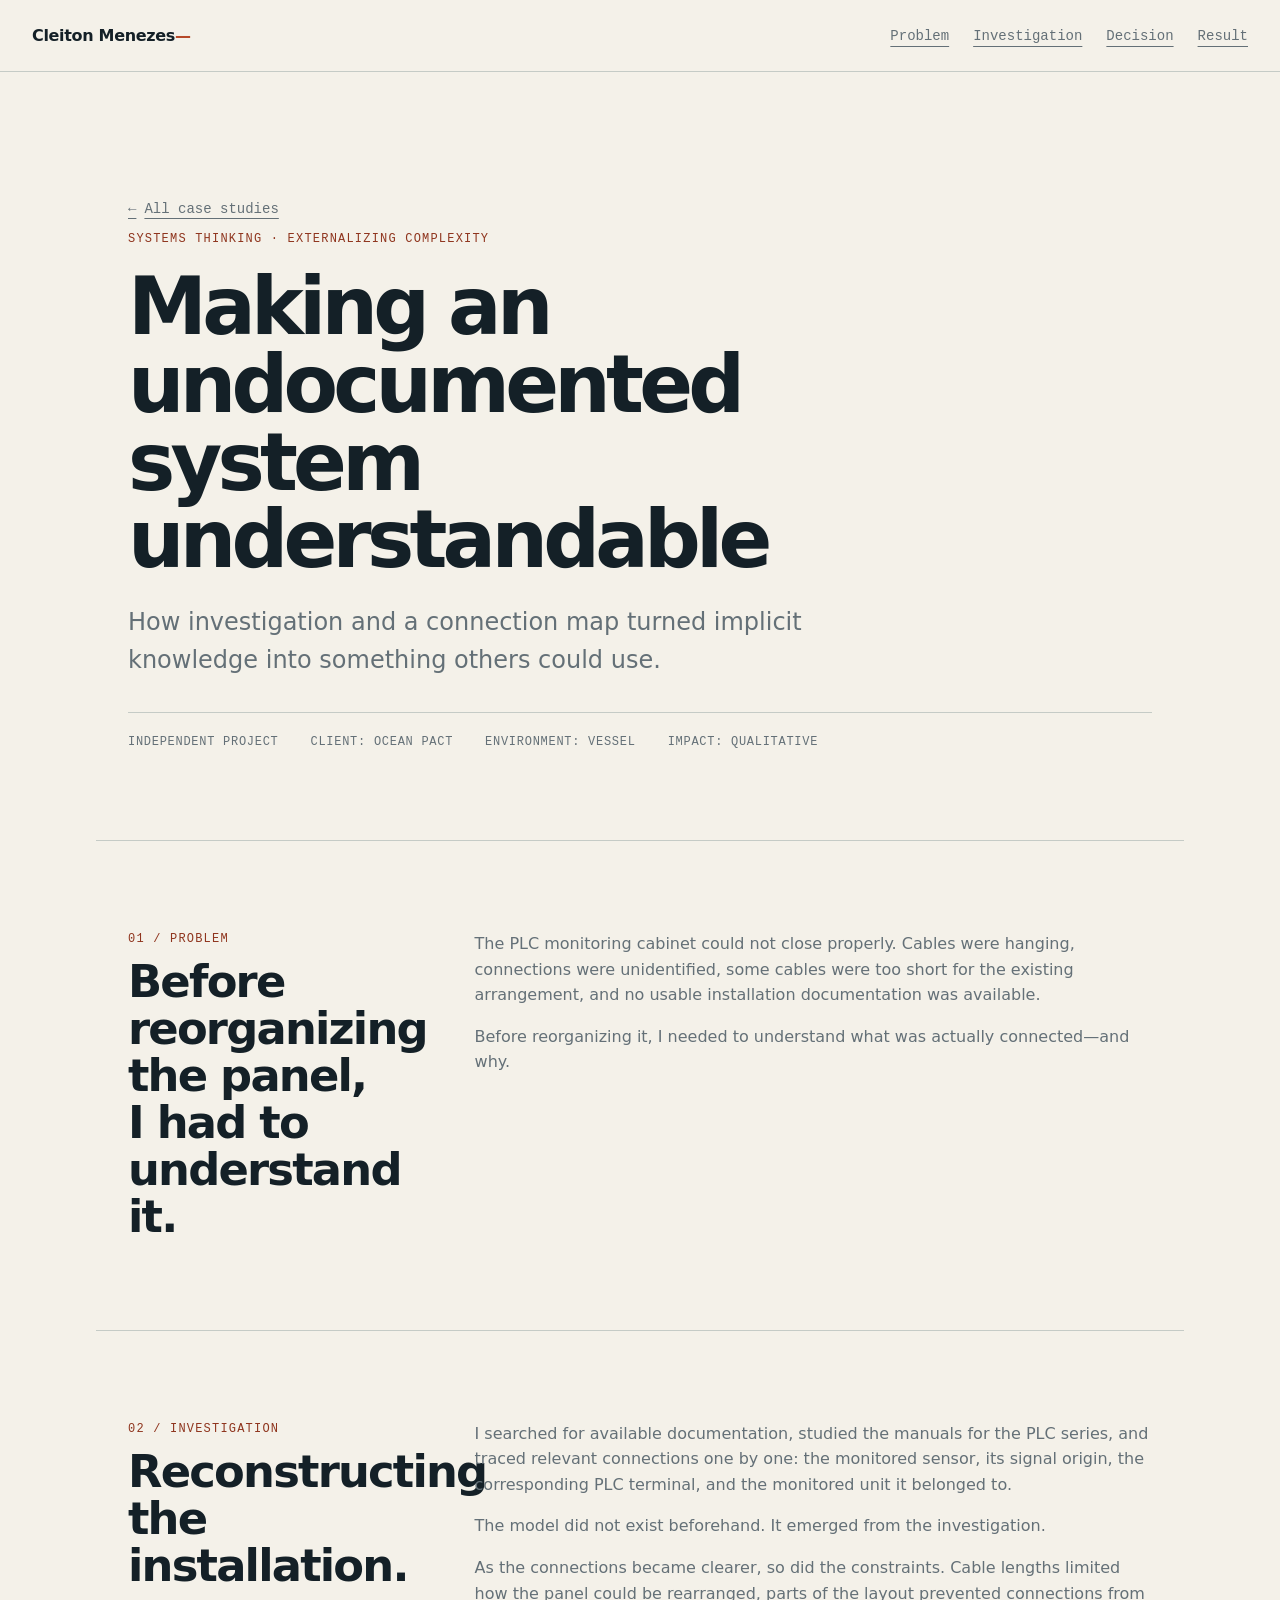
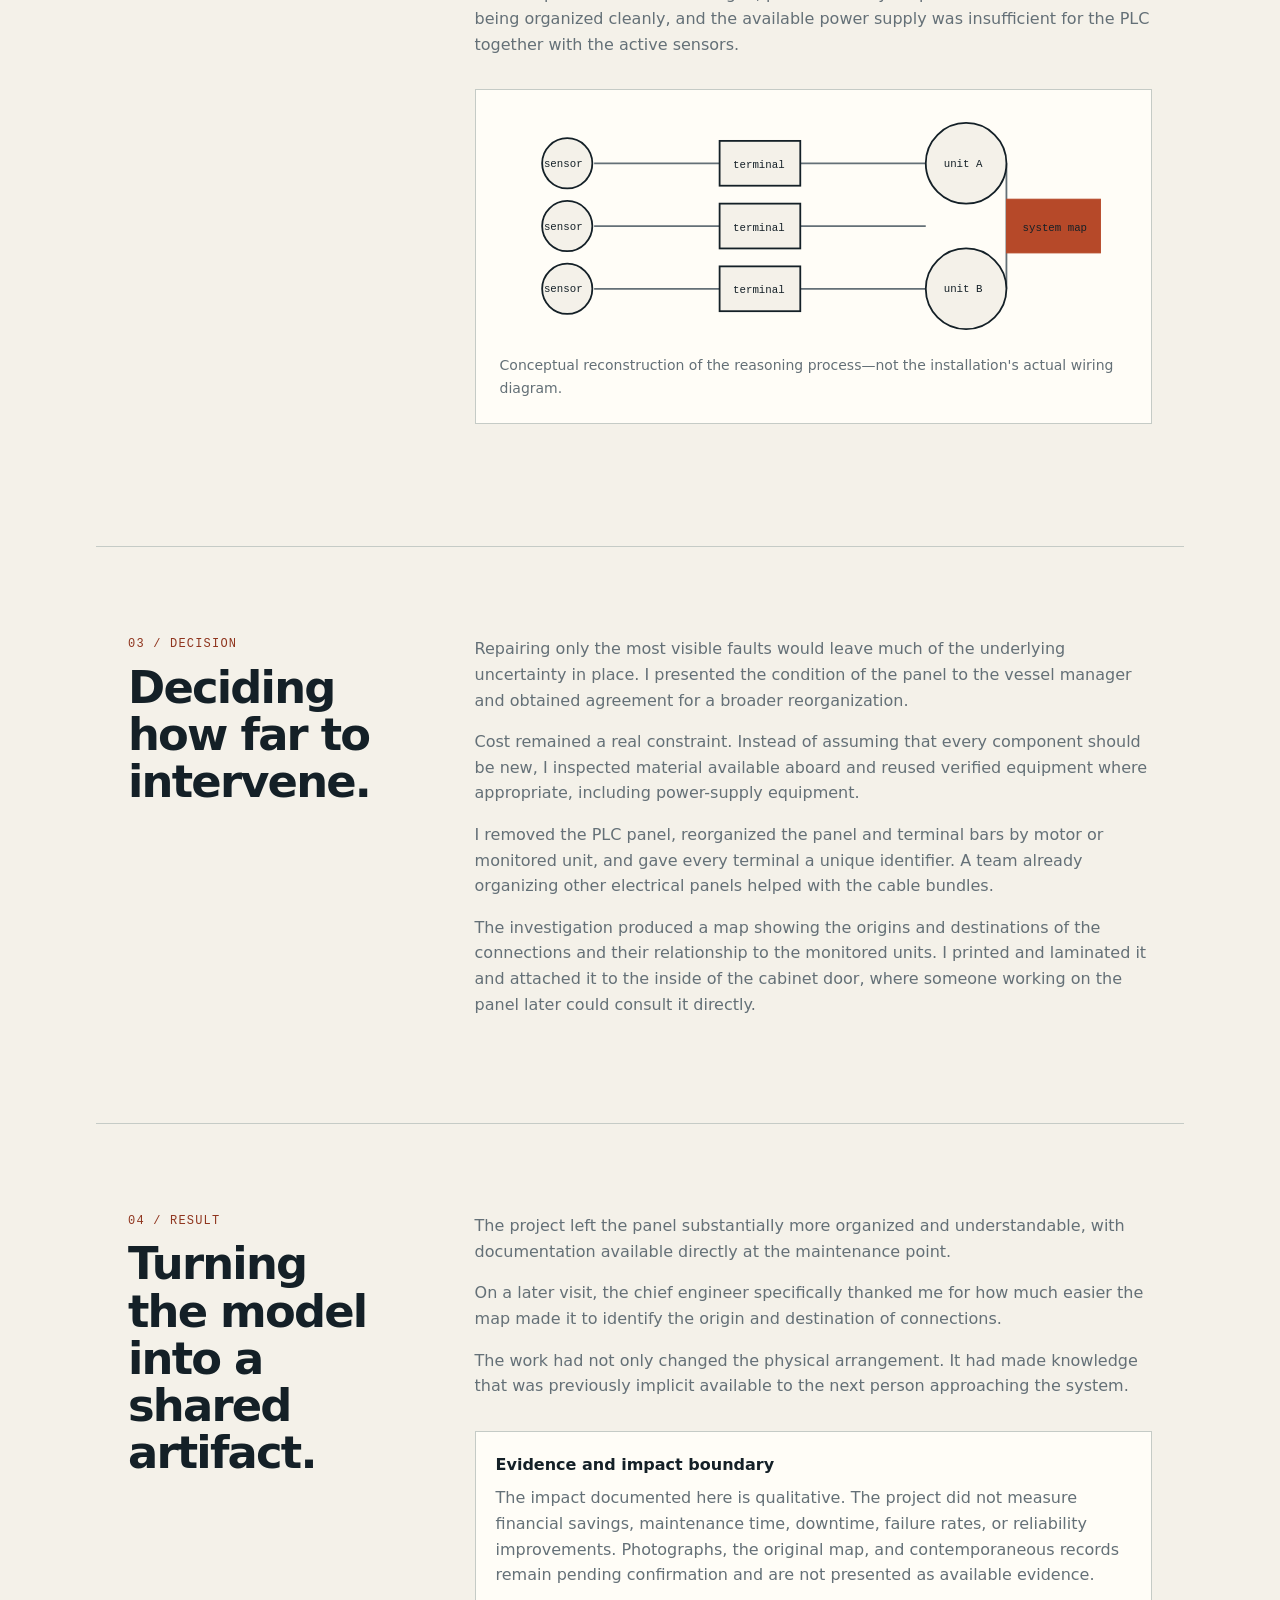
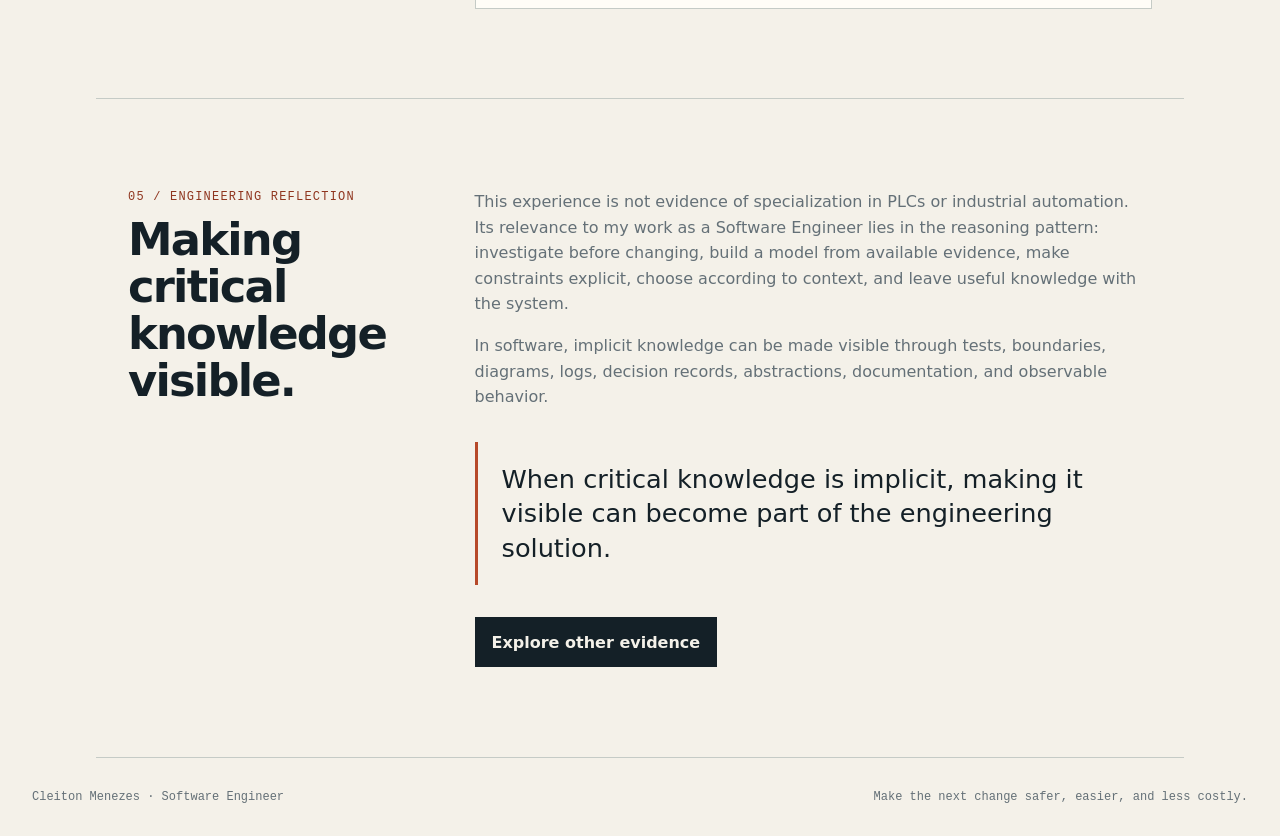
==== case-studies/plc-ocean-pact.html @ ff2dafda "Add audited PLC case study" ====
<!doctype html>
<html lang="en">
<head>
  <meta charset="utf-8">
  <meta name="viewport" content="width=device-width, initial-scale=1">
  <meta name="description" content="How investigation and a connection map turned implicit knowledge into something others could use.">
  <meta name="theme-color" content="#142027">
  <title>Making an Undocumented System Understandable — Cleiton Menezes</title>
  <link rel="icon" href="../favicon.svg" type="image/svg+xml">
  <link rel="stylesheet" href="../styles.css?v=3">
</head>
<body>
  <a class="skip-link" href="#main-content">Skip to content</a>

  <header class="site-header">
    <a class="wordmark" href="../index.html" aria-label="Cleiton Menezes, home">Cleiton Menezes <span>—</span></a>
    <nav aria-label="Case study navigation">
      <a href="#problem">Problem</a>
      <a href="#investigation">Investigation</a>
      <a href="#decision">Decision</a>
      <a href="#result">Result</a>
    </nav>
  </header>

  <main id="main-content" class="case-page">
    <section class="case-hero" aria-labelledby="case-title">
      <a class="back-link" href="../index.html#work"><span aria-hidden="true">←</span> All case studies</a>
      <p class="eyebrow">Systems thinking · Externalizing complexity</p>
      <h1 id="case-title">Making an undocumented system understandable</h1>
      <p class="case-summary">How investigation and a connection map turned implicit knowledge into something others could use.</p>
      <ul class="case-meta" aria-label="Case study context">
        <li>Independent project</li>
        <li>Client: Ocean Pact</li>
        <li>Environment: vessel</li>
        <li>Impact: qualitative</li>
      </ul>
    </section>

    <section class="case-section" id="problem" aria-labelledby="problem-title">
      <div><p class="section-index">01 / Problem</p><h2 id="problem-title">Before reorganizing the panel, I had to understand it.</h2></div>
      <div class="case-narrative">
        <p>The PLC monitoring cabinet could not close properly. Cables were hanging, connections were unidentified, some cables were too short for the existing arrangement, and no usable installation documentation was available.</p>
        <p>Before reorganizing it, I needed to understand what was actually connected—and why.</p>
      </div>
    </section>

    <section class="case-section" id="investigation" aria-labelledby="investigation-title">
      <div><p class="section-index">02 / Investigation</p><h2 id="investigation-title">Reconstructing the installation.</h2></div>
      <div class="case-narrative">
        <p>I searched for available documentation, studied the manuals for the PLC series, and traced relevant connections one by one: the monitored sensor, its signal origin, the corresponding PLC terminal, and the monitored unit it belonged to.</p>
        <p>The model did not exist beforehand. It emerged from the investigation.</p>
        <p>As the connections became clearer, so did the constraints. Cable lengths limited how the panel could be rearranged, parts of the layout prevented connections from being organized cleanly, and the available power supply was insufficient for the PLC together with the active sensors.</p>
        <figure class="system-map">
          <svg viewBox="0 0 700 250" role="img" aria-labelledby="map-title map-desc">
            <title id="map-title">Conceptual representation of the investigation</title>
            <desc id="map-desc">Connections are traced from sensors through identified terminals to monitored units, producing a documented system map.</desc>
            <path class="map-line" d="M105 55H245M105 125H245M105 195H245M335 55H475M335 125H475M335 195H475M565 55V195"/>
            <circle class="map-node" cx="75" cy="55" r="28"/><circle class="map-node" cx="75" cy="125" r="28"/><circle class="map-node" cx="75" cy="195" r="28"/>
            <rect class="map-node" x="245" y="30" width="90" height="50"/><rect class="map-node" x="245" y="100" width="90" height="50"/><rect class="map-node" x="245" y="170" width="90" height="50"/>
            <circle class="map-node" cx="520" cy="55" r="45"/><circle class="map-node" cx="520" cy="195" r="45"/>
            <rect class="map-output" x="565" y="95" width="105" height="60"/>
            <text x="49" y="59">sensor</text><text x="49" y="129">sensor</text><text x="49" y="199">sensor</text>
            <text x="260" y="60">terminal</text><text x="260" y="130">terminal</text><text x="260" y="200">terminal</text>
            <text x="495" y="59">unit A</text><text x="495" y="199">unit B</text><text x="583" y="130">system map</text>
          </svg>
          <figcaption>Conceptual reconstruction of the reasoning process—not the installation's actual wiring diagram.</figcaption>
        </figure>
      </div>
    </section>

    <section class="case-section" id="decision" aria-labelledby="decision-title">
      <div><p class="section-index">03 / Decision</p><h2 id="decision-title">Deciding how far to intervene.</h2></div>
      <div class="case-narrative">
        <p>Repairing only the most visible faults would leave much of the underlying uncertainty in place. I presented the condition of the panel to the vessel manager and obtained agreement for a broader reorganization.</p>
        <p>Cost remained a real constraint. Instead of assuming that every component should be new, I inspected material available aboard and reused verified equipment where appropriate, including power-supply equipment.</p>
        <p>I removed the PLC panel, reorganized the panel and terminal bars by motor or monitored unit, and gave every terminal a unique identifier. A team already organizing other electrical panels helped with the cable bundles.</p>
        <p>The investigation produced a map showing the origins and destinations of the connections and their relationship to the monitored units. I printed and laminated it and attached it to the inside of the cabinet door, where someone working on the panel later could consult it directly.</p>
      </div>
    </section>

    <section class="case-section" id="result" aria-labelledby="result-title">
      <div><p class="section-index">04 / Result</p><h2 id="result-title">Turning the model into a shared artifact.</h2></div>
      <div class="case-narrative">
        <p>The project left the panel substantially more organized and understandable, with documentation available directly at the maintenance point.</p>
        <p>On a later visit, the chief engineer specifically thanked me for how much easier the map made it to identify the origin and destination of connections.</p>
        <p>The work had not only changed the physical arrangement. It had made knowledge that was previously implicit available to the next person approaching the system.</p>
        <div class="evidence-note">
          <h3>Evidence and impact boundary</h3>
          <p>The impact documented here is qualitative. The project did not measure financial savings, maintenance time, downtime, failure rates, or reliability improvements. Photographs, the original map, and contemporaneous records remain pending confirmation and are not presented as available evidence.</p>
        </div>
      </div>
    </section>

    <section class="case-section" aria-labelledby="software-title">
      <div><p class="section-index">05 / Engineering reflection</p><h2 id="software-title">Making critical knowledge visible.</h2></div>
      <div class="case-narrative">
        <p>This experience is not evidence of specialization in PLCs or industrial automation. Its relevance to my work as a Software Engineer lies in the reasoning pattern: investigate before changing, build a model from available evidence, make constraints explicit, choose according to context, and leave useful knowledge with the system.</p>
        <p>In software, implicit knowledge can be made visible through tests, boundaries, diagrams, logs, decision records, abstractions, documentation, and observable behavior.</p>
        <blockquote><p>When critical knowledge is implicit, making it visible can become part of the engineering solution.</p></blockquote>
        <a class="button button-primary" href="../index.html#work">Explore other evidence</a>
      </div>
    </section>
  </main>

  <footer class="site-footer">
    <p>Cleiton Menezes · Software Engineer</p>
    <p>Make the next change safer, easier, and less costly.</p>
  </footer>
</body>
</html>
---- styles.css ----
:root {
  color-scheme: light dark;
  --paper: light-dark(#f4f1e9, #0b1014);
  --surface: light-dark(#fffdf7, #11181e);
  --ink: light-dark(#142027, #edf2ef);
  --muted: light-dark(#647077, #a4afb0);
  --line: light-dark(#c5cbc6, #303a40);
  --signal: light-dark(#b64929, #ed7148);
  --signal-strong: light-dark(#8f351e, #ff906a);
  --max-width: 82rem;
}

* { box-sizing: border-box; }
html { scroll-behavior: smooth; }
body { margin: 0; background: var(--paper); color: var(--ink); font-family: Inter, ui-sans-serif, system-ui, -apple-system, BlinkMacSystemFont, "Segoe UI", sans-serif; font-size: 1rem; line-height: 1.6; }
a { color: inherit; }
a:focus-visible { outline: 3px solid var(--signal-strong); outline-offset: 4px; }
.skip-link { position: absolute; left: 1rem; top: -5rem; z-index: 100; padding: .75rem 1rem; background: var(--ink); color: var(--paper); }
.skip-link:focus { top: 1rem; }

.site-header { width: min(100%, var(--max-width)); margin: 0 auto; min-height: 4.5rem; padding: 0 2rem; display: flex; align-items: center; justify-content: space-between; gap: 2rem; border-bottom: 1px solid var(--line); }
.wordmark { min-height: 2.75rem; display: inline-flex; align-items: center; font-weight: 650; text-decoration: none; letter-spacing: -.02em; white-space: nowrap; }
.wordmark span { color: var(--signal); }
nav { display: flex; flex-wrap: wrap; justify-content: flex-end; gap: 1.5rem; }
nav a { min-height: 2.75rem; display: inline-flex; align-items: center; color: var(--muted); font: .875rem ui-monospace, "Cascadia Mono", monospace; text-decoration-thickness: 1px; text-underline-offset: .35rem; }
nav a:hover { color: var(--ink); }

main, .site-footer { width: min(100%, var(--max-width)); margin: 0 auto; }
.hero { display: grid; grid-template-columns: minmax(0, 1.45fr) minmax(20rem, .75fr); position: relative; min-height: 40rem; border-bottom: 1px solid var(--line); }
.hero-copy { padding: clamp(3.5rem, 6vw, 5.5rem) clamp(2rem, 6vw, 5.5rem) 3.5rem 2rem; display: flex; flex-direction: column; justify-content: flex-start; }
.eyebrow, .section-index, .map-index, .case-context, .case-status, .expertise-index { margin: 0; color: var(--signal-strong); font: .75rem/1.4 ui-monospace, "Cascadia Mono", monospace; letter-spacing: .1em; text-transform: uppercase; }
h1, h2, h3 { text-wrap: balance; }
h1 { margin: 1.25rem 0 1.5rem; max-width: 13ch; font-size: clamp(3rem, 6.2vw, 5.25rem); line-height: .98; letter-spacing: -.06em; font-weight: 650; }
.hero-lede { margin: 0 0 1rem; max-width: 35rem; font-size: clamp(1.35rem, 2.4vw, 2rem); line-height: 1.3; letter-spacing: -.025em; }
.hero-support { margin: 0; max-width: 43rem; color: var(--muted); font-size: 1.0625rem; }
.hero-actions { display: flex; flex-wrap: wrap; gap: .75rem; margin-top: 2rem; }
.button { min-height: 2.75rem; display: inline-flex; align-items: center; justify-content: center; padding: .7rem 1rem; border: 1px solid var(--ink); font-weight: 650; text-decoration: none; }
.button-primary { background: var(--ink); color: var(--paper); }
.button-secondary { border-color: var(--line); }
.button:hover { border-color: var(--signal-strong); }

.hero-map { position: relative; min-height: 36rem; overflow: hidden; border-left: 1px solid var(--line); color: var(--line); }
.hero-map svg { width: 100%; height: 100%; display: block; }
.map-index { position: absolute; top: 2rem; left: 2rem; z-index: 1; padding: .25rem .4rem; background: var(--paper); color: var(--muted); }
.grid-field { opacity: .65; }
.orbit { fill: none; stroke: var(--muted); stroke-width: 1; stroke-dasharray: 5 7; opacity: .75; }
.origin { fill: var(--paper); stroke: var(--ink); stroke-width: 3; }
.journey { fill: none; stroke: var(--signal); stroke-width: 4; }
.checkpoint { fill: var(--paper); stroke: var(--ink); stroke-width: 2; }
.destination { fill: var(--signal); }
.map-label { position: absolute; padding: .2rem .35rem; background: var(--paper); font: .75rem ui-monospace, "Cascadia Mono", monospace; }
.map-start { left: 12%; bottom: 25%; color: var(--muted); }
.map-end { right: 8%; top: 38%; color: var(--ink); }
.method { grid-column: 1 / -1; margin: 0; padding: 1.25rem 2rem; display: flex; flex-wrap: wrap; gap: .55rem 1.5rem; border-top: 1px solid var(--line); list-style: none; color: var(--muted); font: .75rem ui-monospace, "Cascadia Mono", monospace; text-transform: uppercase; letter-spacing: .06em; }
.method li:not(:last-child)::after { content: "→"; margin-left: 1.5rem; color: var(--signal); }

.section { padding: clamp(4rem, 8vw, 7rem) 2rem; border-bottom: 1px solid var(--line); }
.approach, .about { display: grid; grid-template-columns: minmax(16rem, .7fr) minmax(0, 1.3fr); gap: clamp(3rem, 8vw, 8rem); }
.section-heading h2 { margin: 1rem 0 0; max-width: 15ch; font-size: clamp(2.1rem, 4vw, 4rem); line-height: 1.04; letter-spacing: -.045em; font-weight: 650; }
.large-copy { margin-top: 0; max-width: 30ch; font-size: clamp(1.35rem, 2.4vw, 2rem); line-height: 1.35; letter-spacing: -.025em; }
.approach-copy > p:not(.large-copy), .about-copy > p:not(.large-copy) { max-width: 42rem; color: var(--muted); }
.principles { margin: 2.5rem 0 0; padding: 0; list-style: none; border-top: 1px solid var(--line); }
.principles li { padding: 1rem 0; display: grid; grid-template-columns: 3rem 1fr; border-bottom: 1px solid var(--line); }
.principles span { color: var(--signal-strong); font-family: ui-monospace, "Cascadia Mono", monospace; font-size: .75rem; }

.work-heading { display: grid; grid-template-columns: minmax(0, 1.4fr) minmax(18rem, .6fr); align-items: end; gap: 3rem; margin-bottom: 3rem; }
.work-heading > p { color: var(--muted); }
.case-list { border-top: 1px solid var(--line); }
.case-card { display: grid; grid-template-columns: 4rem minmax(0, 1fr) 12rem; gap: 1.5rem; padding: 2rem 0; border-bottom: 1px solid var(--line); }
.case-featured { padding-top: 2.75rem; padding-bottom: 2.75rem; }
.case-number { color: var(--signal-strong); font: .875rem ui-monospace, "Cascadia Mono", monospace; }
.case-body h3 { margin: .65rem 0 .8rem; max-width: 30ch; font-size: clamp(1.4rem, 2.5vw, 2rem); line-height: 1.15; letter-spacing: -.03em; }
.case-body > p:not(.case-context) { max-width: 46rem; color: var(--muted); }
.case-lesson { padding-left: 1rem; border-left: 3px solid var(--signal); }
.case-link { min-height: 2.75rem; display: inline-flex; align-items: center; gap: .5rem; margin-top: .5rem; color: var(--ink); font-weight: 650; text-underline-offset: .3rem; }
.case-link span { color: var(--signal-strong); }
.case-status { align-self: start; color: var(--muted); text-align: right; letter-spacing: .04em; }
.case-status-ready { color: var(--signal-strong); }

.case-page { width: min(100%, 68rem); margin: 0 auto; }
.case-hero { padding: clamp(4rem, 9vw, 8rem) 2rem clamp(3rem, 7vw, 6rem); border-bottom: 1px solid var(--line); }
.case-hero h1 { max-width: 15ch; }
.case-summary { max-width: 43rem; margin: 0; color: var(--muted); font-size: clamp(1.15rem, 2vw, 1.5rem); }
.case-meta { display: flex; flex-wrap: wrap; gap: .75rem 2rem; margin: 2rem 0 0; padding: 1.25rem 0 0; border-top: 1px solid var(--line); list-style: none; color: var(--muted); font: .75rem/1.5 ui-monospace, "Cascadia Mono", monospace; text-transform: uppercase; letter-spacing: .06em; }
.case-section { display: grid; grid-template-columns: minmax(14rem, .55fr) minmax(0, 1.45fr); gap: clamp(2rem, 7vw, 6rem); padding: clamp(3rem, 7vw, 6rem) 2rem; border-bottom: 1px solid var(--line); }
.case-section > * { min-width: 0; }
.case-section h2 { margin: .65rem 0 0; font-size: clamp(1.8rem, 3.5vw, 3rem); line-height: 1.05; letter-spacing: -.04em; }
.case-narrative { max-width: 44rem; }
.case-narrative > :first-child { margin-top: 0; }
.case-narrative p, .case-narrative li { color: var(--muted); }
.case-narrative strong { color: var(--ink); }
.case-narrative blockquote { margin: 2rem 0; padding: 1.25rem 0 1.25rem 1.5rem; border-left: 3px solid var(--signal); font-size: clamp(1.25rem, 2vw, 1.65rem); line-height: 1.35; }
.case-narrative blockquote p { margin: 0; color: var(--ink); }
.evidence-note { margin-top: 2rem; padding: 1.25rem; border: 1px solid var(--line); background: var(--surface); }
.evidence-note h3 { margin: 0 0 .5rem; font-size: 1rem; }
.evidence-note p { margin: 0; }
.system-map { margin: 2rem 0; padding: 1.5rem; border: 1px solid var(--line); background: var(--surface); }
.system-map svg { width: 100%; height: auto; display: block; }
.system-map .map-line { stroke: var(--muted); stroke-width: 2; fill: none; }
.system-map .map-node { fill: var(--paper); stroke: var(--ink); stroke-width: 2; }
.system-map .map-output { fill: var(--signal); stroke: var(--signal); }
.system-map text { fill: var(--ink); font: 12px ui-monospace, "Cascadia Mono", monospace; }
.system-map figcaption { margin-top: 1rem; color: var(--muted); font-size: .875rem; }
.back-link { min-height: 2.75rem; display: inline-flex; align-items: center; gap: .5rem; color: var(--muted); font: .875rem ui-monospace, "Cascadia Mono", monospace; text-underline-offset: .3rem; }

.expertise-grid { margin-top: 3.5rem; display: grid; grid-template-columns: repeat(2, minmax(0, 1fr)); border-top: 1px solid var(--line); border-left: 1px solid var(--line); }
.expertise-grid article { min-height: 16rem; padding: 2rem; border-right: 1px solid var(--line); border-bottom: 1px solid var(--line); background: var(--surface); }
.expertise-grid h3 { margin: 3rem 0 .75rem; font-size: 1.5rem; letter-spacing: -.025em; }
.expertise-grid article > p:last-child { color: var(--muted); }

.contact-links { display: flex; flex-wrap: wrap; gap: 1rem 2rem; margin-top: 2.5rem; }
.contact-links a { min-height: 2.75rem; display: inline-flex; align-items: center; font-weight: 650; text-underline-offset: .3rem; }
.contact-links span { color: var(--signal-strong); }
.site-footer { padding: 2rem; display: flex; flex-wrap: wrap; justify-content: space-between; gap: 1rem; color: var(--muted); font: .75rem ui-monospace, "Cascadia Mono", monospace; }
.site-footer p { margin: 0; }

@media (max-width: 65rem) {
  .case-section { grid-template-columns: 1fr; }
}

@media (max-width: 55rem) {
  .site-header { align-items: flex-start; padding-block: 1.25rem; }
  .hero { grid-template-columns: 1fr; }
  .hero-copy { padding-right: 2rem; }
  .hero-map { min-height: 30rem; border-left: 0; border-top: 1px solid var(--line); }
  .approach, .about { grid-template-columns: 1fr; }
  .work-heading { grid-template-columns: 1fr; }
  .case-card { grid-template-columns: 3rem minmax(0, 1fr); }
  .case-status { grid-column: 2; text-align: left; }
  .case-section { grid-template-columns: 1fr; }
}

@media (max-width: 38rem) {
  .site-header { display: block; }
  nav { margin-top: 1rem; justify-content: flex-start; gap: .75rem 1.25rem; }
  .hero { min-height: 0; }
  .hero-copy, .section { padding-inline: 1.25rem; }
  h1 { font-size: clamp(2.85rem, 14vw, 4.25rem); }
  .case-hero h1 { font-size: clamp(2.35rem, 10vw, 3rem); }
  .method { padding-inline: 1.25rem; }
  .method li:not(:last-child)::after { margin-left: .8rem; }
  .case-card { grid-template-columns: 1fr; gap: .75rem; }
  .case-status { grid-column: 1; }
  .expertise-grid { grid-template-columns: 1fr; }
  .site-footer { display: block; }
  .site-footer p + p { margin-top: .5rem; }
}

@media (prefers-reduced-motion: reduce) {
  html { scroll-behavior: auto; }
}
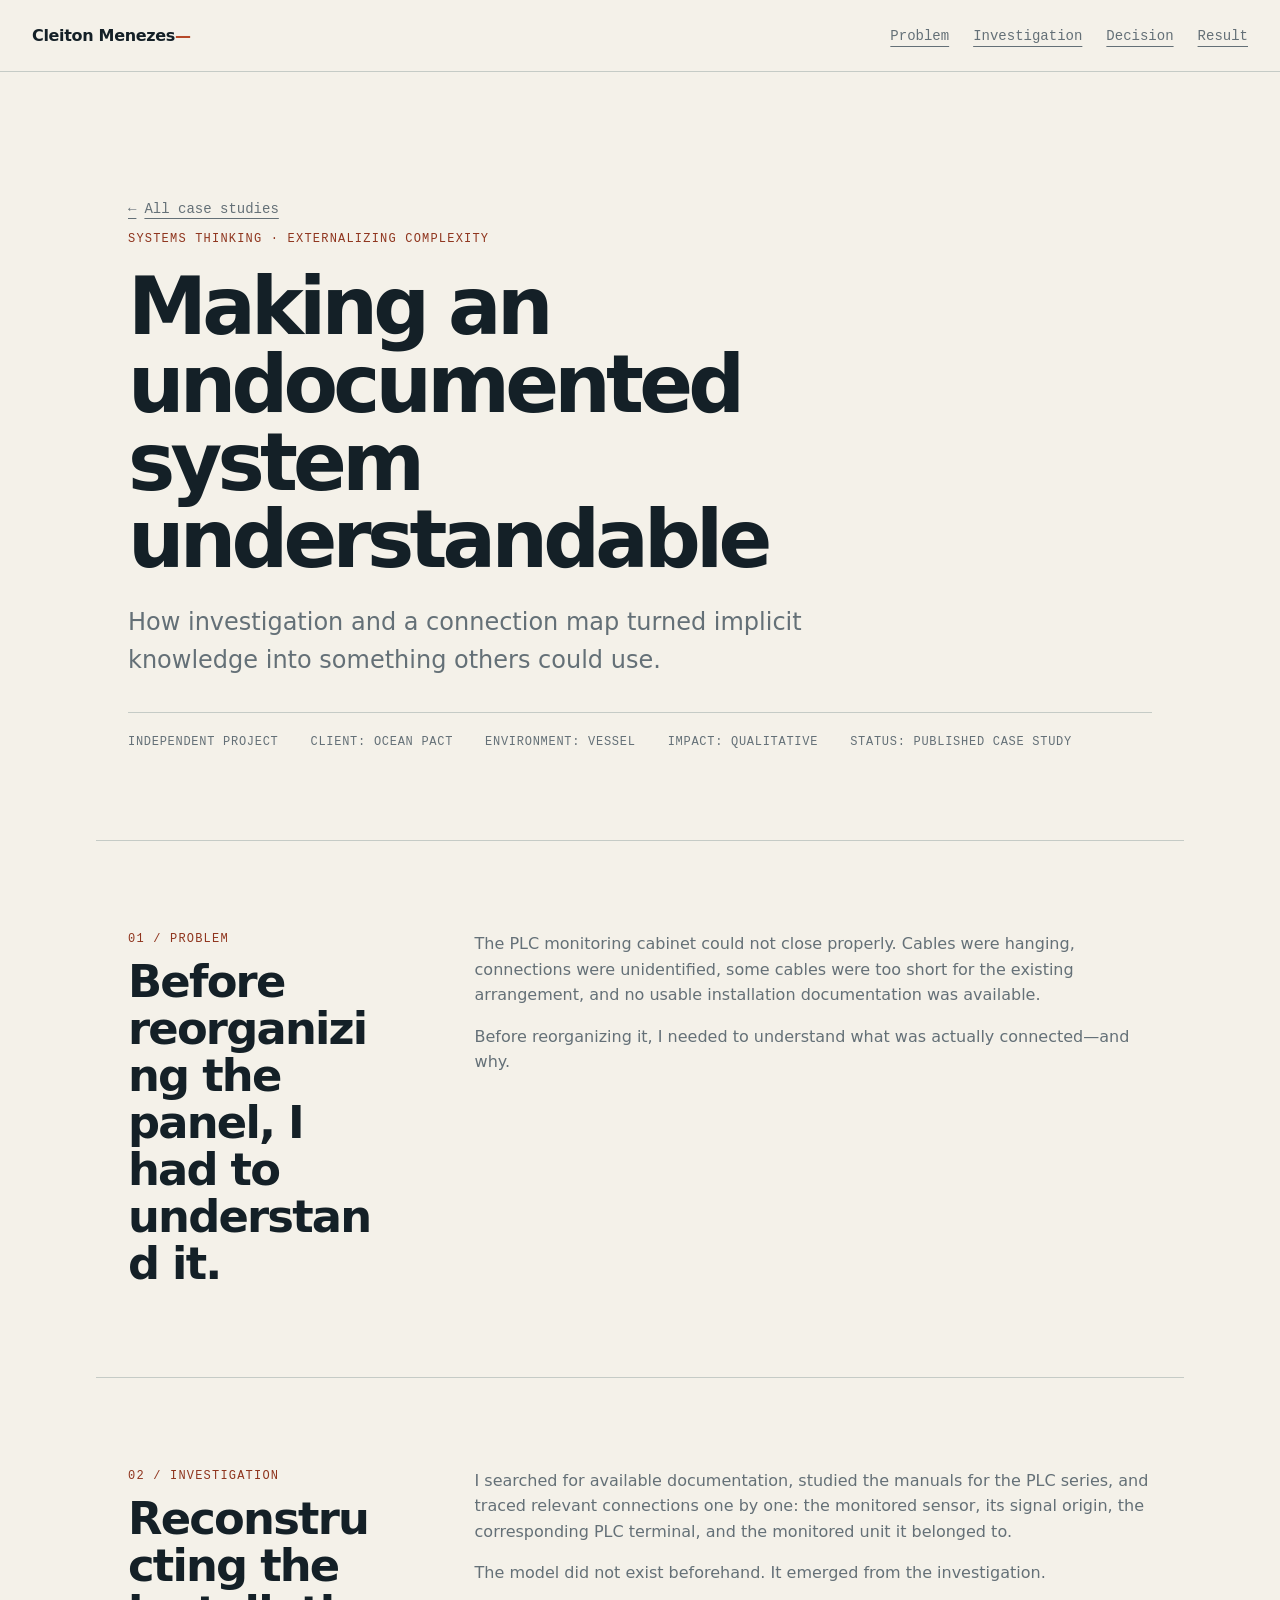
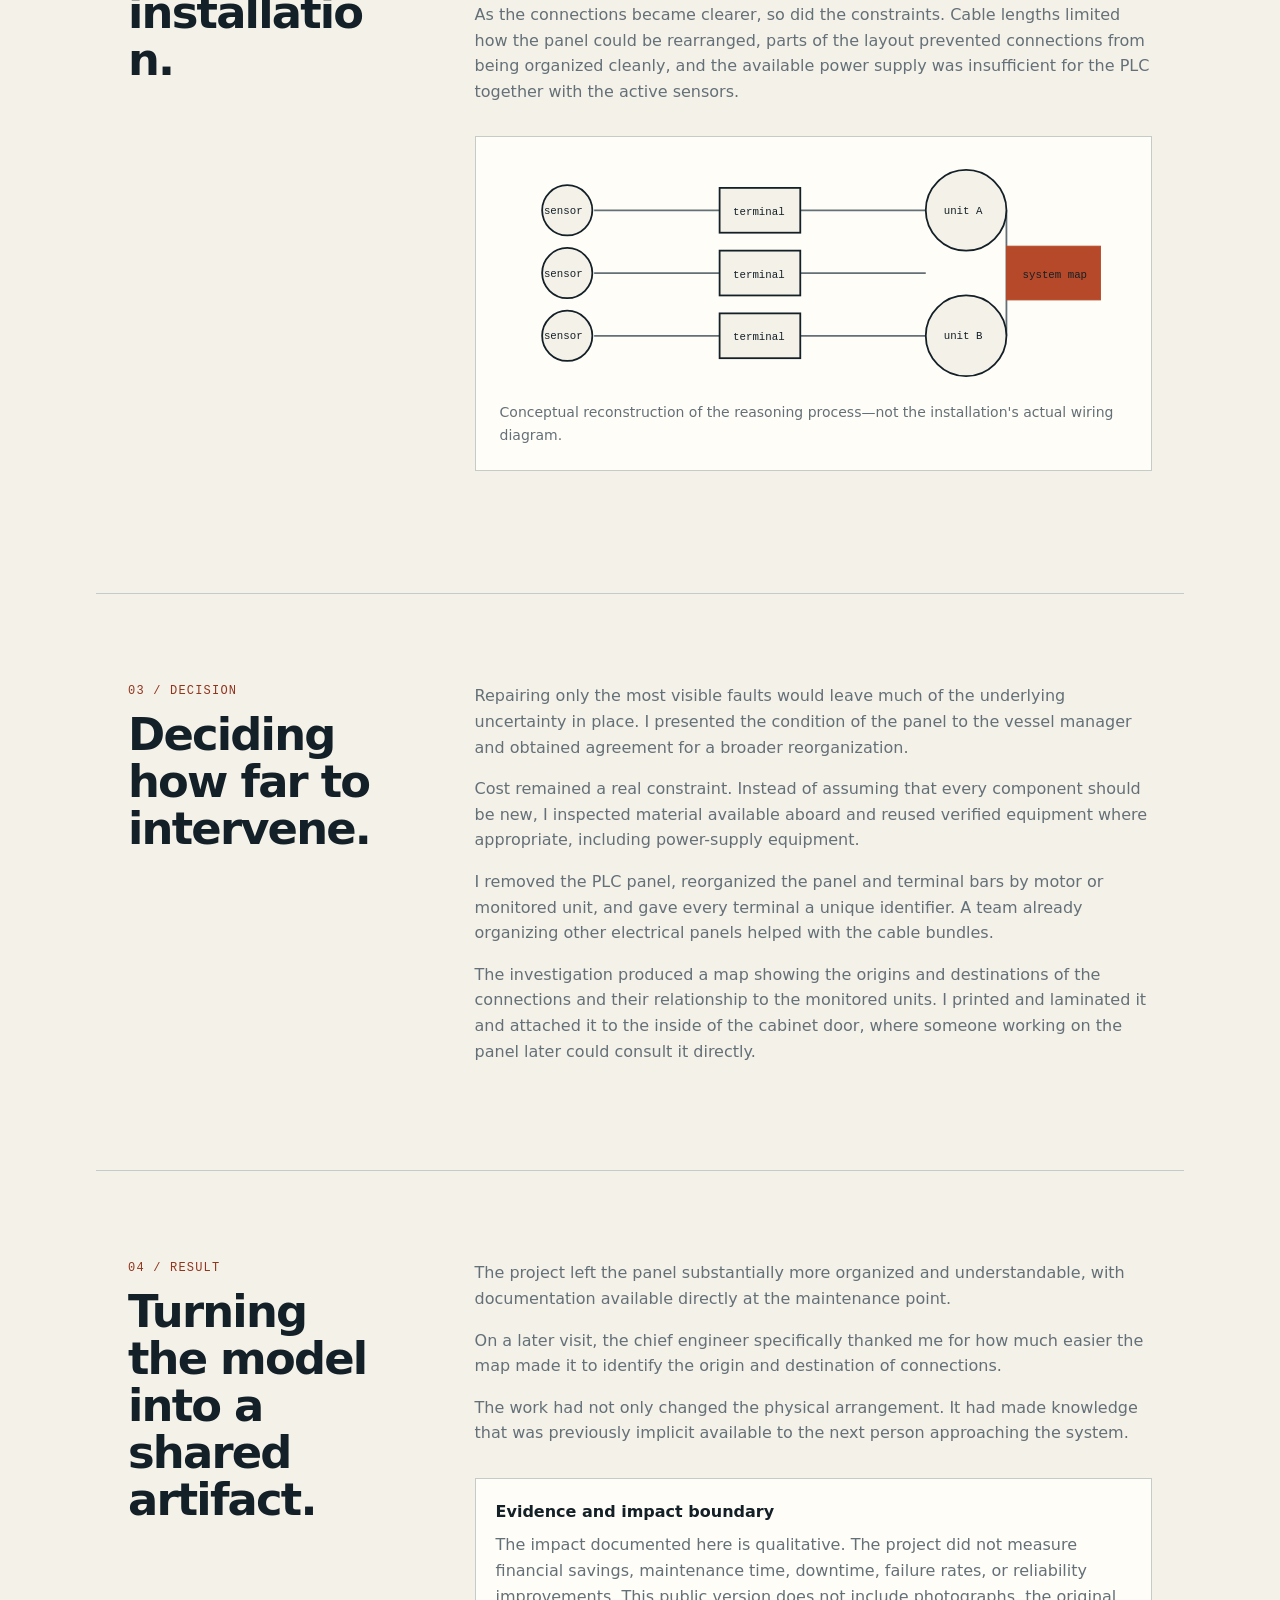
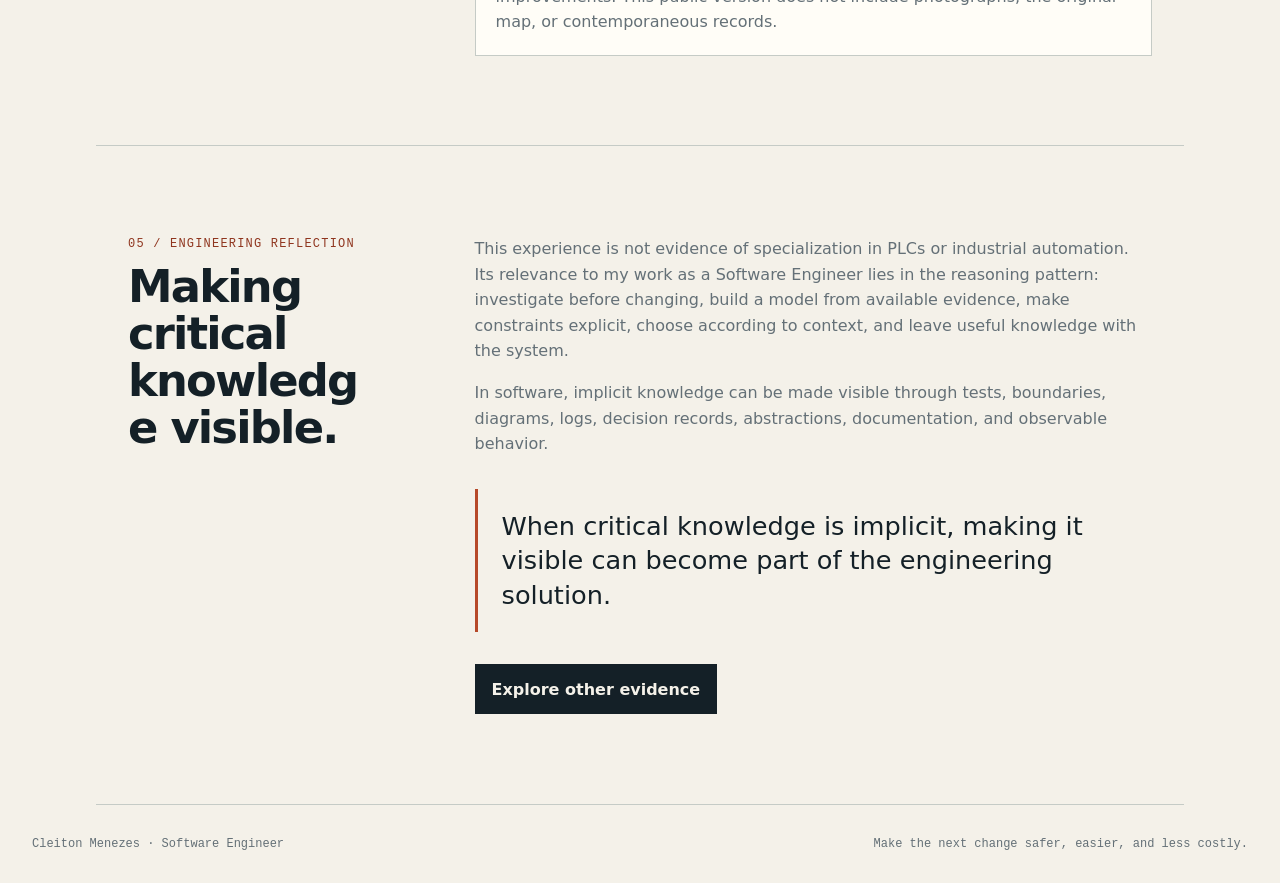
==== commit 6f6fc593: "Publish PLC case without documentary evidence" ====
--- a/case-studies/plc-ocean-pact.html
+++ b/case-studies/plc-ocean-pact.html
@@ -33,6 +33,7 @@
         <li>Client: Ocean Pact</li>
         <li>Environment: vessel</li>
         <li>Impact: qualitative</li>
+        <li>Status: published case study</li>
       </ul>
     </section>
 
@@ -86,7 +87,7 @@
         <p>The work had not only changed the physical arrangement. It had made knowledge that was previously implicit available to the next person approaching the system.</p>
         <div class="evidence-note">
           <h3>Evidence and impact boundary</h3>
-          <p>The impact documented here is qualitative. The project did not measure financial savings, maintenance time, downtime, failure rates, or reliability improvements. Photographs, the original map, and contemporaneous records remain pending confirmation and are not presented as available evidence.</p>
+          <p>The impact documented here is qualitative. The project did not measure financial savings, maintenance time, downtime, failure rates, or reliability improvements. This public version does not include photographs, the original map, or contemporaneous records.</p>
         </div>
       </div>
     </section>
--- a/styles.css
+++ b/styles.css
@@ -78,6 +78,7 @@
 .case-status-ready { color: var(--signal-strong); }
 
 .case-page { width: min(100%, 68rem); margin: 0 auto; }
+.case-page h1, .case-page h2, .case-page h3, .case-page p, .case-page li, .case-page a { overflow-wrap: anywhere; }
 .case-hero { padding: clamp(4rem, 9vw, 8rem) 2rem clamp(3rem, 7vw, 6rem); border-bottom: 1px solid var(--line); }
 .case-hero h1 { max-width: 15ch; }
 .case-summary { max-width: 43rem; margin: 0; color: var(--muted); font-size: clamp(1.15rem, 2vw, 1.5rem); }
@@ -94,6 +95,16 @@
 .evidence-note { margin-top: 2rem; padding: 1.25rem; border: 1px solid var(--line); background: var(--surface); }
 .evidence-note h3 { margin: 0 0 .5rem; font-size: 1rem; }
 .evidence-note p { margin: 0; }
+.metric-grid { display: grid; grid-template-columns: repeat(2, minmax(0, 1fr)); margin: 2rem 0; border-top: 1px solid var(--line); border-left: 1px solid var(--line); }
+.metric-card { min-height: 11rem; padding: 1.5rem; border-right: 1px solid var(--line); border-bottom: 1px solid var(--line); background: var(--surface); }
+.metric-value { margin: 0 0 .5rem; color: var(--signal-strong); font-size: clamp(1.8rem, 4vw, 3rem); line-height: 1; letter-spacing: -.04em; font-weight: 650; }
+.metric-card p:last-child { margin-bottom: 0; color: var(--muted); }
+.architecture-flow { margin: 2rem 0; padding: 0; list-style: none; border-top: 1px solid var(--line); }
+.architecture-flow li { padding: 1rem 0; display: grid; grid-template-columns: 8rem 1fr; gap: 1rem; border-bottom: 1px solid var(--line); }
+.architecture-flow strong { color: var(--signal-strong); font: .75rem/1.5 ui-monospace, "Cascadia Mono", monospace; text-transform: uppercase; letter-spacing: .06em; }
+.caveat { margin-top: 2rem; padding: 1.5rem; border: 1px dashed var(--line); }
+.caveat h3 { margin: 0 0 .5rem; font-size: 1rem; }
+.caveat p { margin: 0; color: var(--muted); }
 .system-map { margin: 2rem 0; padding: 1.5rem; border: 1px solid var(--line); background: var(--surface); }
 .system-map svg { width: 100%; height: auto; display: block; }
 .system-map .map-line { stroke: var(--muted); stroke-width: 2; fill: none; }
@@ -142,6 +153,8 @@
   .case-card { grid-template-columns: 1fr; gap: .75rem; }
   .case-status { grid-column: 1; }
   .expertise-grid { grid-template-columns: 1fr; }
+  .metric-grid { grid-template-columns: 1fr; }
+  .architecture-flow li { grid-template-columns: 1fr; gap: .25rem; }
   .site-footer { display: block; }
   .site-footer p + p { margin-top: .5rem; }
 }
